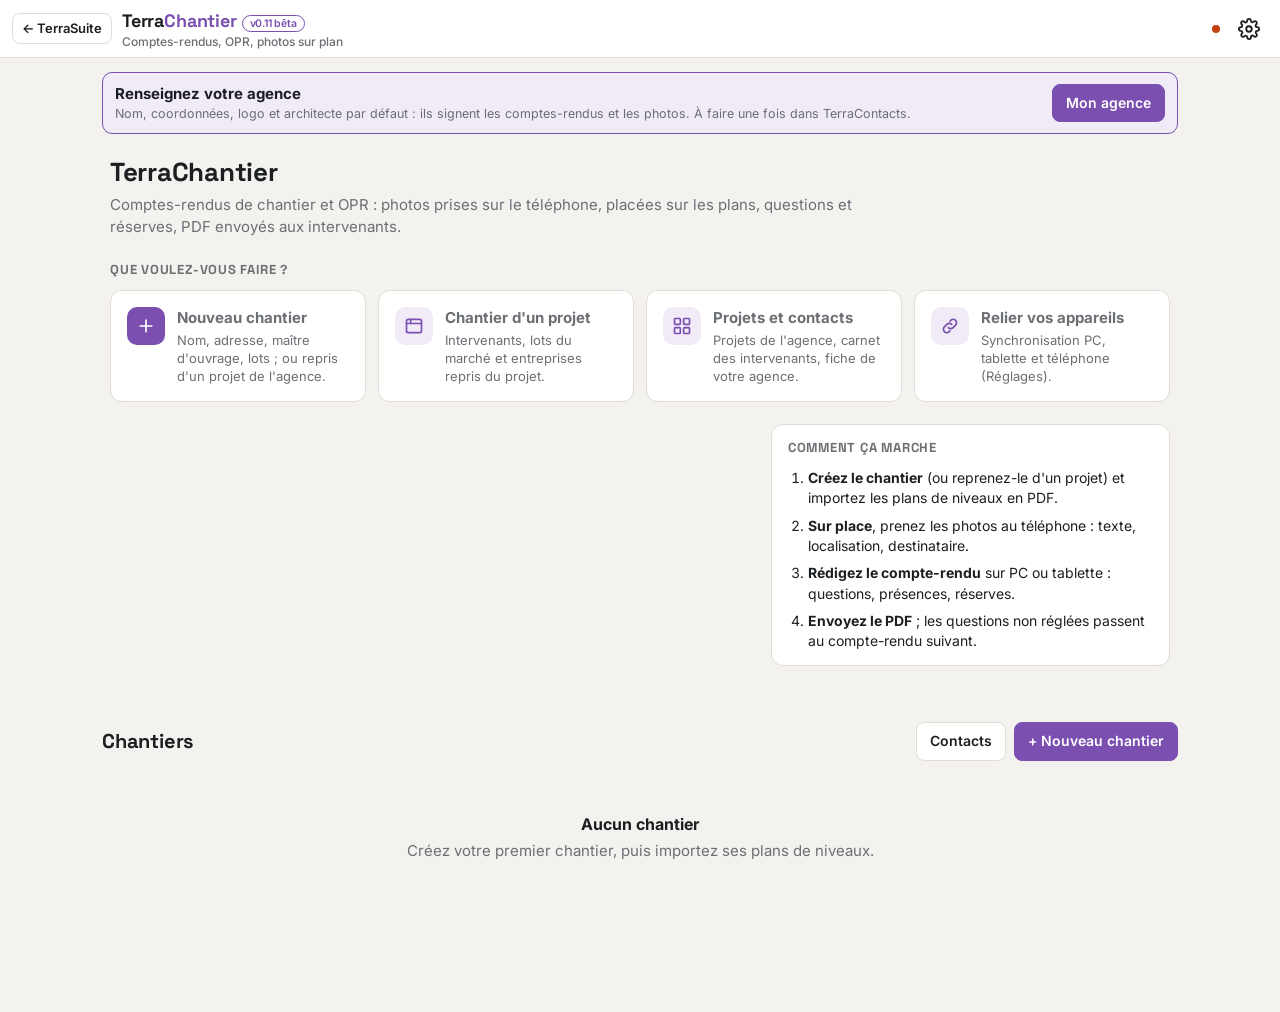
==== TerraChantier/index.html @ f88a41ae "TerraSuite : publication des applications (accueil, TerraPlanning, TerraEstim, TerraGeo, TerraChanti" ====
<!doctype html>
<html lang="fr">
<head>
<meta charset="utf-8">
<meta name="viewport" content="width=device-width,initial-scale=1,viewport-fit=cover">
<title>TerraChantier</title>
<meta name="description" content="Comptes-rendus de chantier, OPR et photos localisées sur plan">
<meta name="theme-color" content="#7a4fb0">
<link rel="manifest" href="manifest.webmanifest">
<link rel="icon" href="icons/icon-192.png">
<link rel="apple-touch-icon" href="icons/apple-touch-icon.png">
<meta name="apple-mobile-web-app-capable" content="yes">
<meta name="apple-mobile-web-app-status-bar-style" content="default">
<meta name="apple-mobile-web-app-title" content="TerraChantier">
<link rel="preconnect" href="https://fonts.googleapis.com">
<link href="https://fonts.googleapis.com/css2?family=Inter:wght@400;500;600;700&family=Space+Grotesk:wght@500;700&display=swap" rel="stylesheet">
<link rel="stylesheet" href="style.css">
</head>
<body>
<div id="app"></div>
<input type="file" id="camIn" accept="image/*" capture="environment" hidden>
<input type="file" id="galIn" accept="image/*" multiple hidden>
<input type="file" id="pdfIn" accept=".pdf,application/pdf" hidden>
<input type="file" id="planImgIn" accept="image/*" hidden>
<input type="file" id="jsonIn" accept=".json,application/json" hidden>
<script src="vendor/pdf.min.js"></script>
<script src="vendor/jspdf.umd.min.js"></script>
<script src="vendor/xlsx.full.min.js"></script>
<script src="vendor/supabase.js"></script>
<script src="common.js"></script>
<script src="db.js"></script>
<script src="plan.js"></script>
<script src="export.js"></script>
<script src="camera.js"></script>
<script src="sync.js"></script>
<script src="carnet.js"></script>
<script src="projets-api.js"></script>
<script src="terrasuite-compte.js"></script>
<script src="ori.js"></script>
<script src="app.js"></script>
</body>
</html>
---- TerraChantier/style.css ----
/* TerraSuite en ligne : feuille de style commune (TerraChantier, TerraContacts) */
:root{--bg:#f4f2ee;--surface:#fff;--ink:#1c1f22;--muted:#6b6f74;--line:#e2ddd5;--soft:#f0ebf7;--accent:#7a4fb0;--accent-ink:#fff;--warn:#c2410c;--ok:#2f8f5b;--info:#2f6fb5;--shadow:0 6px 20px rgba(0,0,0,.12);
  --safe-b:env(safe-area-inset-bottom,0px);--safe-t:env(safe-area-inset-top,0px)}
@media (prefers-color-scheme:dark){:root:not([data-theme=light]){--bg:#141618;--surface:#1d2023;--ink:#eceae6;--muted:#9a9ea3;--line:#2c3035;--soft:#2a2333;--accent:#a983d8;--accent-ink:#17121d;--shadow:0 6px 20px rgba(0,0,0,.5)}}
:root[data-theme=dark]{--bg:#141618;--surface:#1d2023;--ink:#eceae6;--muted:#9a9ea3;--line:#2c3035;--soft:#2a2333;--accent:#a983d8;--accent-ink:#17121d;--shadow:0 6px 20px rgba(0,0,0,.5)}
*{box-sizing:border-box}
html,body{margin:0;height:100%}
body{font:15px/1.45 Inter,system-ui,sans-serif;background:var(--bg);color:var(--ink);-webkit-tap-highlight-color:transparent;overscroll-behavior-y:none}
button,input,select,textarea{font:inherit;color:inherit}
h1,h2,h3{font-family:"Space Grotesk",Inter,sans-serif;letter-spacing:-.01em;margin:0}
a{color:var(--accent)}
.top{position:sticky;top:0;z-index:20;background:var(--surface);border-bottom:1px solid var(--line);padding:calc(8px + var(--safe-t)) 12px 8px;display:flex;align-items:center;gap:10px;min-height:52px}
.top h1{font-size:18px;flex:1;min-width:0;white-space:nowrap;overflow:hidden;text-overflow:ellipsis}
.top h1 small{display:block;font:500 12px Inter,sans-serif;color:var(--muted);letter-spacing:0}
.brand b{color:var(--accent)}
.ver{font:600 10.5px Inter,sans-serif;color:var(--accent);border:1px solid var(--accent);border-radius:20px;padding:1px 7px;white-space:nowrap}
.icon-btn{border:0;background:transparent;width:38px;height:38px;border-radius:8px;display:grid;place-items:center;cursor:pointer;color:var(--ink);flex:none}
.icon-btn:hover{background:var(--soft)}
.icon-btn svg{width:22px;height:22px;fill:none;stroke:currentColor;stroke-width:2;stroke-linecap:round;stroke-linejoin:round}
.tabs{display:flex;gap:2px;overflow-x:auto;background:var(--surface);border-bottom:1px solid var(--line);padding:0 8px;position:sticky;top:calc(52px + var(--safe-t));z-index:19;scrollbar-width:none}
.tabs a{padding:10px 12px;text-decoration:none;color:var(--muted);font-weight:600;font-size:14px;border-bottom:2.5px solid transparent;white-space:nowrap}
.tabs a.on{color:var(--accent);border-color:var(--accent)}
main{max-width:1100px;margin:0 auto;padding:14px 12px calc(110px + var(--safe-b))}
.card{background:var(--surface);border:1px solid var(--line);border-radius:10px;padding:12px}
.list{display:flex;flex-direction:column;gap:8px}
.row{display:flex;gap:10px;align-items:center}
.grow{flex:1;min-width:0}
.muted{color:var(--muted)} .small{font-size:12.5px}
.btn{border:1px solid var(--line);background:var(--surface);border-radius:8px;padding:8px 13px;cursor:pointer;font-weight:600;font-size:14px;display:inline-flex;align-items:center;gap:6px;white-space:nowrap}
.btn:hover{border-color:var(--accent)}
.btn.pri{background:var(--accent);border-color:var(--accent);color:var(--accent-ink)}
.btn.sm{padding:5px 9px;font-size:13px}
.btn.danger{color:var(--warn)}
.btn:disabled{opacity:.5;cursor:default}
.bar{display:flex;gap:8px;flex-wrap:wrap;align-items:center;margin-bottom:12px}
.chip{border:1px solid var(--line);background:var(--surface);border-radius:20px;padding:5px 11px;font-size:13px;cursor:pointer;font-weight:600}
.chip.on{background:var(--accent);border-color:var(--accent);color:var(--accent-ink)}
label.f,.f{display:flex;flex-direction:column;gap:3px;font-size:12.5px;color:var(--muted);font-weight:600}
input[type=text],input[type=date],input[type=time],input[type=email],input[type=tel],input[type=search],input[type=url],input[type=password],select,textarea{background:var(--surface);border:1px solid var(--line);border-radius:7px;padding:8px 9px;font-size:15px;min-width:0;width:100%;color:var(--ink)}
textarea{resize:vertical;min-height:64px}
input:focus,select:focus,textarea:focus{outline:2px solid var(--accent);outline-offset:-1px;border-color:transparent}
.grid2{display:grid;grid-template-columns:repeat(auto-fit,minmax(200px,1fr));gap:10px}
.empty{text-align:center;color:var(--muted);padding:40px 10px}
.empty b{display:block;color:var(--ink);font-size:16px;margin-bottom:4px}
.ch{display:flex;gap:12px;align-items:center;text-decoration:none;color:inherit}
.ch .ico{width:44px;height:44px;border-radius:10px;background:var(--soft);display:grid;place-items:center;flex:none;color:var(--accent);font:700 16px "Space Grotesk"}
.thumbs{display:grid;grid-template-columns:repeat(auto-fill,minmax(104px,1fr));gap:6px}
.th{position:relative;aspect-ratio:1;border-radius:8px;overflow:hidden;background:var(--line);cursor:pointer;border:0;padding:0}
.th img{width:100%;height:100%;object-fit:cover;display:block}
.th .tag{position:absolute;left:4px;bottom:4px;background:rgba(0,0,0,.6);color:#fff;font-size:10.5px;padding:1px 5px;border-radius:4px;font-weight:600}
.th .tag.warn{background:var(--warn)}
.th.sel{outline:3px solid var(--accent);outline-offset:-3px}
.th .ck{position:absolute;right:4px;top:4px;width:22px;height:22px;border-radius:50%;background:rgba(255,255,255,.85);border:2px solid #fff;display:grid;place-items:center;font-size:13px;color:var(--accent);font-weight:700}
.day{margin:14px 0 6px;font-weight:700;font-size:13px;color:var(--muted);text-transform:uppercase;letter-spacing:.04em}
.fab{position:fixed;right:16px;bottom:calc(18px + var(--safe-b));z-index:30;width:62px;height:62px;border-radius:50%;border:0;background:var(--accent);color:var(--accent-ink);box-shadow:var(--shadow);display:grid;place-items:center;cursor:pointer}
.fab svg{width:28px;height:28px;fill:none;stroke:currentColor;stroke-width:2;stroke-linecap:round;stroke-linejoin:round}
.sheet-bg{position:fixed;inset:0;background:rgba(0,0,0,.45);z-index:50;display:flex;align-items:flex-end;justify-content:center}
.sheet{background:var(--bg);width:100%;max-width:900px;max-height:96vh;border-radius:14px 14px 0 0;display:flex;flex-direction:column;overflow:hidden;padding-bottom:var(--safe-b)}
@media (min-width:760px){.sheet-bg{align-items:center}.sheet{border-radius:14px;max-height:92vh}}
.sheet>header{display:flex;align-items:center;gap:8px;padding:10px 12px;border-bottom:1px solid var(--line);background:var(--surface)}
.sheet>header h2{font-size:17px;flex:1}
.sheet>.body{overflow:auto;padding:12px;display:flex;flex-direction:column;gap:10px}
.sheet>footer{display:flex;gap:8px;padding:10px 12px;border-top:1px solid var(--line);background:var(--surface);flex-wrap:wrap;justify-content:flex-end}
.pv{position:relative;overflow:hidden;background:#d9d6d0;touch-action:none;border-radius:8px;user-select:none}
.pv-in{position:absolute;left:0;top:0;transform-origin:0 0}
.pv-img{display:block;max-width:none;pointer-events:none}
.pv-mk{position:absolute;inset:0;pointer-events:none}
.pv-m{position:absolute;left:0;top:0;width:28px;height:28px;margin:-14px 0 0 -14px;border-radius:50%;border:2.5px solid #fff;background:var(--info);color:#fff;font:700 11px Inter;display:grid;place-items:center;pointer-events:auto;cursor:pointer;box-shadow:0 1px 4px rgba(0,0,0,.4);padding:0}
.pv-m.res{background:var(--warn)} .pv-m.done{background:var(--ok)} .pv-m.new{background:#f5b301;color:#222;width:32px;height:32px;margin:-16px 0 0 -16px} .pv-m.sel{outline:3px solid #f5b301}
.pv-m span{position:relative;z-index:1}
.pv-dir{position:absolute;left:50%;top:50%;width:0;height:0;pointer-events:none}
.pv-dir::before{content:"";position:absolute;left:-6px;top:-34px;border:6px solid transparent;border-bottom:16px solid currentColor;border-top:0;color:inherit;filter:drop-shadow(0 0 1px #000)}
.pv-m.new .pv-dir::before{color:#f5b301}
.pv-zoom{position:absolute;right:8px;top:8px;display:flex;flex-direction:column;gap:4px;z-index:2}
.pv-zoom button{width:36px;height:36px;border-radius:8px;border:1px solid var(--line);background:var(--surface);font-size:18px;cursor:pointer;color:var(--ink)}
.levels{display:flex;gap:6px;overflow-x:auto;scrollbar-width:none}
.obs{border-left:3px solid var(--line);padding:8px 0 8px 10px;display:flex;flex-direction:column;gap:6px}
.obs.st-fait{border-color:var(--ok)} .obs.st-afaire{border-color:var(--warn)} .obs.st-info{border-color:var(--info)}
.lothead{display:flex;align-items:center;gap:8px;margin:16px 0 4px;font-weight:700}
.lothead .code{background:var(--soft);color:var(--accent);border-radius:5px;padding:1px 7px;font-size:12.5px}
table.t{width:100%;border-collapse:collapse;font-size:14px}
table.t th,table.t td{padding:7px 6px;border-bottom:1px solid var(--line);text-align:left;vertical-align:top}
table.t th{font-size:12px;color:var(--muted);font-weight:600}
.pres{display:flex;gap:3px}
.pres button{border:1px solid var(--line);background:var(--surface);border-radius:6px;width:32px;height:30px;font-weight:700;font-size:12.5px;cursor:pointer;color:var(--muted)}
.pres button.on[data-v=P]{background:var(--ok);color:#fff;border-color:var(--ok)} .pres button.on[data-v=A]{background:var(--warn);color:#fff;border-color:var(--warn)} .pres button.on[data-v=E]{background:#8a8f94;color:#fff;border-color:#8a8f94}
.badge{display:inline-block;border-radius:5px;padding:1px 7px;font-size:12px;font-weight:700}
.b-ouverte{background:#fde7dc;color:#9a3412} .b-levee{background:#dcf2e5;color:#1d6b42} .b-refusee{background:#ece7f4;color:#5b3b8a}
.toast{position:fixed;left:50%;bottom:calc(92px + var(--safe-b));transform:translateX(-50%);background:var(--ink);color:var(--bg);padding:9px 15px;border-radius:8px;z-index:80;font-size:14px;box-shadow:var(--shadow);max-width:90vw}
.photo-big{width:100%;max-height:60vh;object-fit:contain;background:#000;border-radius:8px}
.hint{font-size:12.5px;color:var(--muted)}
.sync{font-size:12px;color:var(--muted);display:flex;align-items:center;gap:5px}
.sync i{width:8px;height:8px;border-radius:50%;background:#aaa;display:inline-block}
.sync.ok i{background:var(--ok)} .sync.wait i{background:#f5b301} .sync.err i{background:var(--warn)}
.prog{height:4px;background:var(--line);border-radius:2px;overflow:hidden}.prog i{display:block;height:100%;background:var(--accent);width:0}
.install{background:var(--soft);border:1px solid var(--accent);border-radius:10px;padding:10px 12px;display:flex;gap:10px;align-items:center;margin-bottom:12px}
.levels.wrap{flex-wrap:wrap}
.chip small{font-size:10.5px;opacity:.75;font-weight:700}
#fDest.need{outline:2px solid var(--warn);outline-offset:3px;border-radius:8px}
button.ch{border:0;background:transparent;padding:0;width:100%;cursor:pointer;font:inherit;color:inherit}
.pers{background:var(--bg)}
.tag-role{font:700 11px Inter;color:var(--accent);background:var(--soft);border-radius:5px;padding:1px 6px}
a.btn{text-decoration:none;color:inherit}
a.btn.pri{color:var(--accent-ink)}
.sheet>.body>*{flex-shrink:0}
@media (max-width:600px){.bar>h2.grow{flex:1 1 100%}}
.qnum{font:700 12.5px "Space Grotesk",Inter,sans-serif;background:var(--ink);color:var(--bg);border-radius:5px;padding:3px 7px;white-space:nowrap;flex:none}
.qsect{margin-top:14px}
.qsect>h4{font:700 15px "Space Grotesk",Inter,sans-serif;margin:0 0 4px;padding:8px 10px;background:var(--soft);color:var(--accent);border-radius:8px}
.pres button.on[data-v=O]{background:var(--ok);color:#fff;border-color:var(--ok)} .pres button.on[data-v=N]{background:var(--warn);color:#fff;border-color:var(--warn)} .pres button.on[data-v=R]{background:#d4930d;color:#fff;border-color:#d4930d}
.fsec{font:700 13px Inter,sans-serif;color:var(--accent);margin:2px 0 6px;text-transform:uppercase;letter-spacing:.04em}
.persbox{margin-top:10px;padding:8px 10px;border-left:3px solid var(--accent);background:var(--bg);border-radius:0 8px 8px 0}
.persline{margin-top:4px;padding-left:8px;border-left:3px solid var(--line);font-size:13.5px}
.qwho{display:flex;flex-wrap:wrap;align-items:center;gap:6px 10px}
.qwho .chip{padding:3px 9px;font-size:12.5px}
.qtitle{font-weight:700}
.phcards{display:flex;flex-wrap:wrap;gap:10px}
.phc{display:flex;flex-direction:column;gap:4px;width:250px;max-width:100%}
.phc input{font-size:13.5px;padding:6px 8px}
.phc-img,.phc-plan{border:1px solid var(--line);border-radius:8px;overflow:hidden;padding:0;background:#fff;cursor:pointer;height:110px}
.phc-img{flex:1.5}.phc-img img{width:100%;height:100%;object-fit:cover;display:block}
.phc-plan{flex:1}.phc-plan img{width:100%;height:100%;object-fit:contain;display:block}
.phc-plan.none{font-size:12px;color:var(--accent);font-weight:600;background:var(--soft)}
.suite-btn{flex:none} @media (max-width:520px){.suite-btn{font-size:0;padding:6px 9px}.suite-btn::before{content:"←";font-size:15px}}
.camwrap{position:relative;background:#000;border-radius:8px;overflow:hidden;height:min(70vh,720px);display:grid;place-items:center}
.camwrap video{width:100%;height:100%;object-fit:contain;background:#000}
.camflash{position:absolute;inset:0;background:#fff;opacity:0;pointer-events:none}.camflash.on{animation:flash .35s ease-out}@keyframes flash{from{opacity:.85}to{opacity:0}}
.btn.camshot{font-size:16px;padding:10px 22px}
/* adresse du site (fiche projet) : propositions de la Base Adresse Nationale */
label.f.adr{position:relative}
.adrs{position:absolute;top:100%;left:0;right:0;z-index:30;margin-top:2px;background:var(--surface);border:1px solid var(--line);border-radius:8px;box-shadow:var(--shadow);overflow:hidden}
.adrs button{display:block;width:100%;text-align:left;border:0;border-bottom:1px solid var(--line);background:none;padding:7px 10px;cursor:pointer;font-weight:600;font-size:14px;color:var(--ink)}
.adrs button:last-child{border-bottom:0}.adrs button:hover,.adrs button.on{background:var(--soft)}
.adrs small{display:block;font-weight:400;font-size:12px;color:var(--muted)}
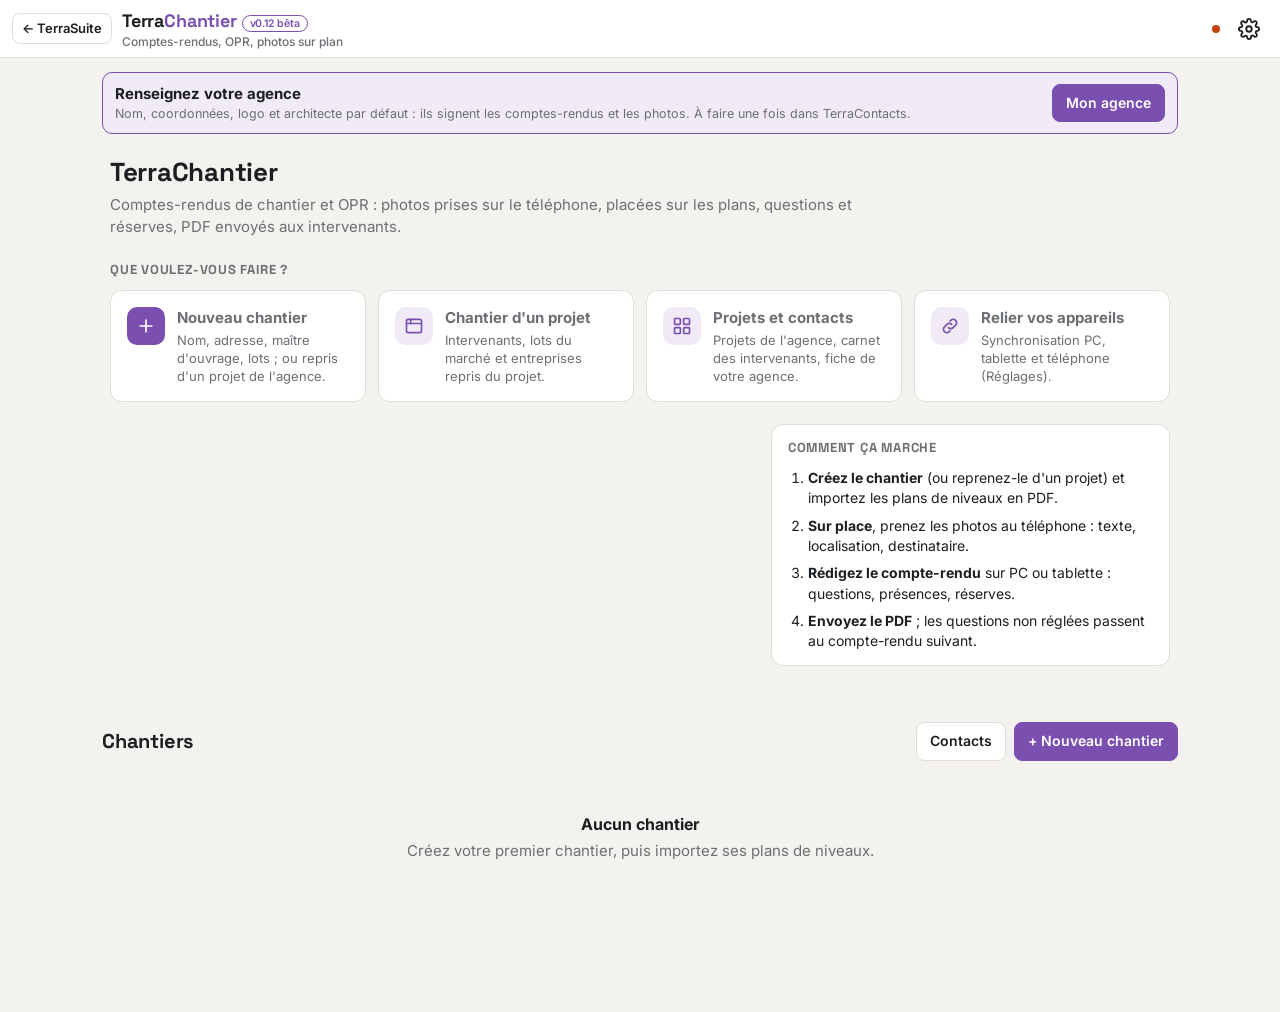
==== commit 83de6072: "TerraSuite 0.1 : application unique centrée sur le projet, synchronisation de toutes les données - i" ====
--- a/TerraChantier/index.html
+++ b/TerraChantier/index.html
@@ -35,6 +35,7 @@
 <script src="sync.js"></script>
 <script src="carnet.js"></script>
 <script src="projets-api.js"></script>
+<script src="ts-link.js"></script>
 <script src="terrasuite-compte.js"></script>
 <script src="ori.js"></script>
 <script src="app.js"></script>
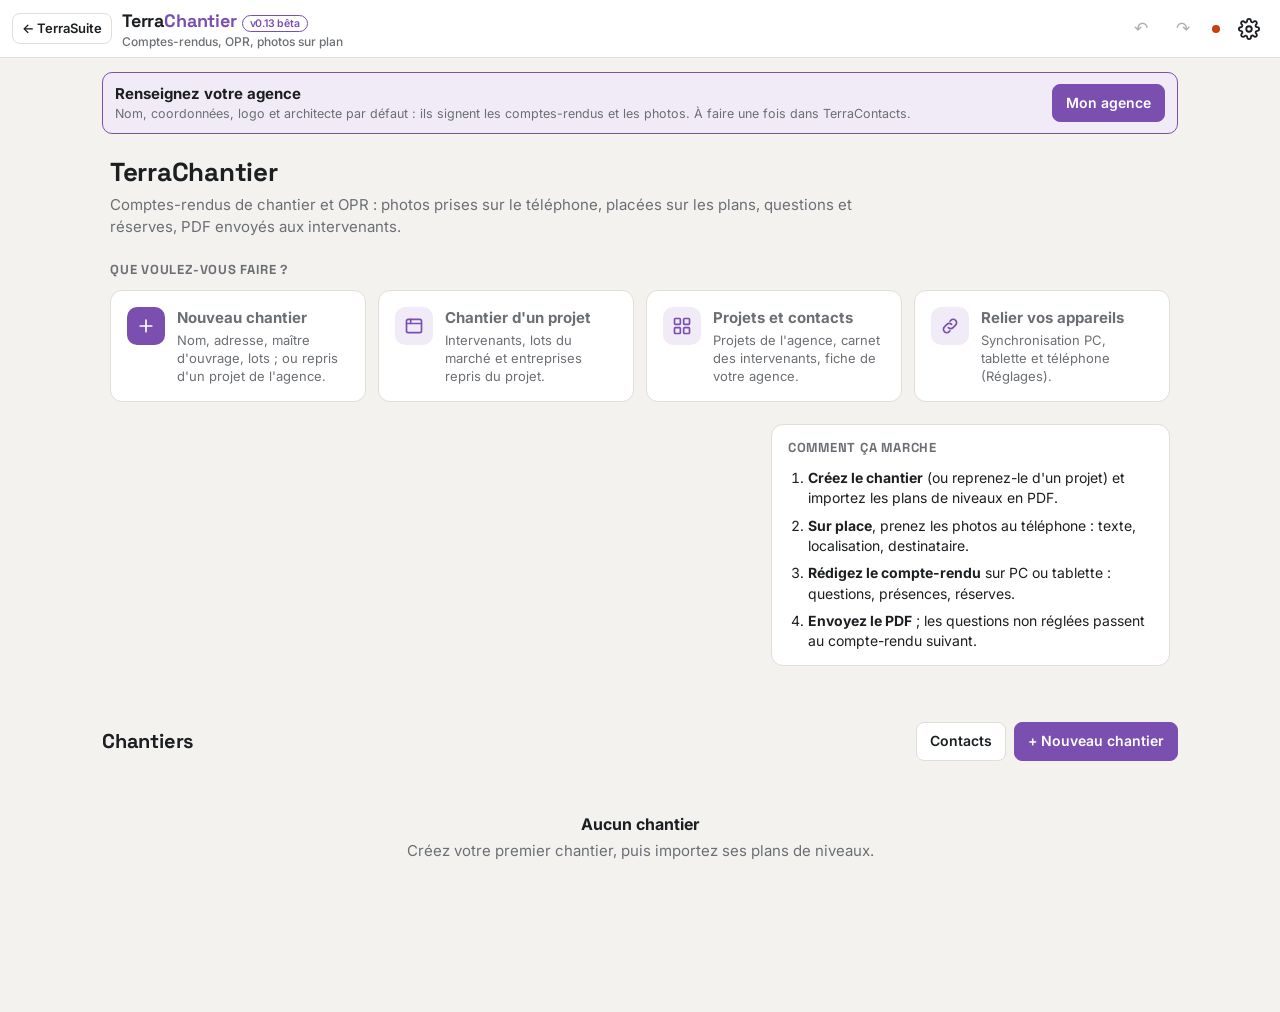
==== commit a4b36ac4: "Annulation commune (10 opérations) : ts-undo.js, dans TerraEstim 0.22, TerraChantier 0.13, TerraCont" ====
--- a/TerraChantier/index.html
+++ b/TerraChantier/index.html
@@ -36,6 +36,7 @@
 <script src="carnet.js"></script>
 <script src="projets-api.js"></script>
 <script src="ts-link.js"></script>
+<script src="ts-undo.js"></script>
 <script src="terrasuite-compte.js"></script>
 <script src="ori.js"></script>
 <script src="app.js"></script>
